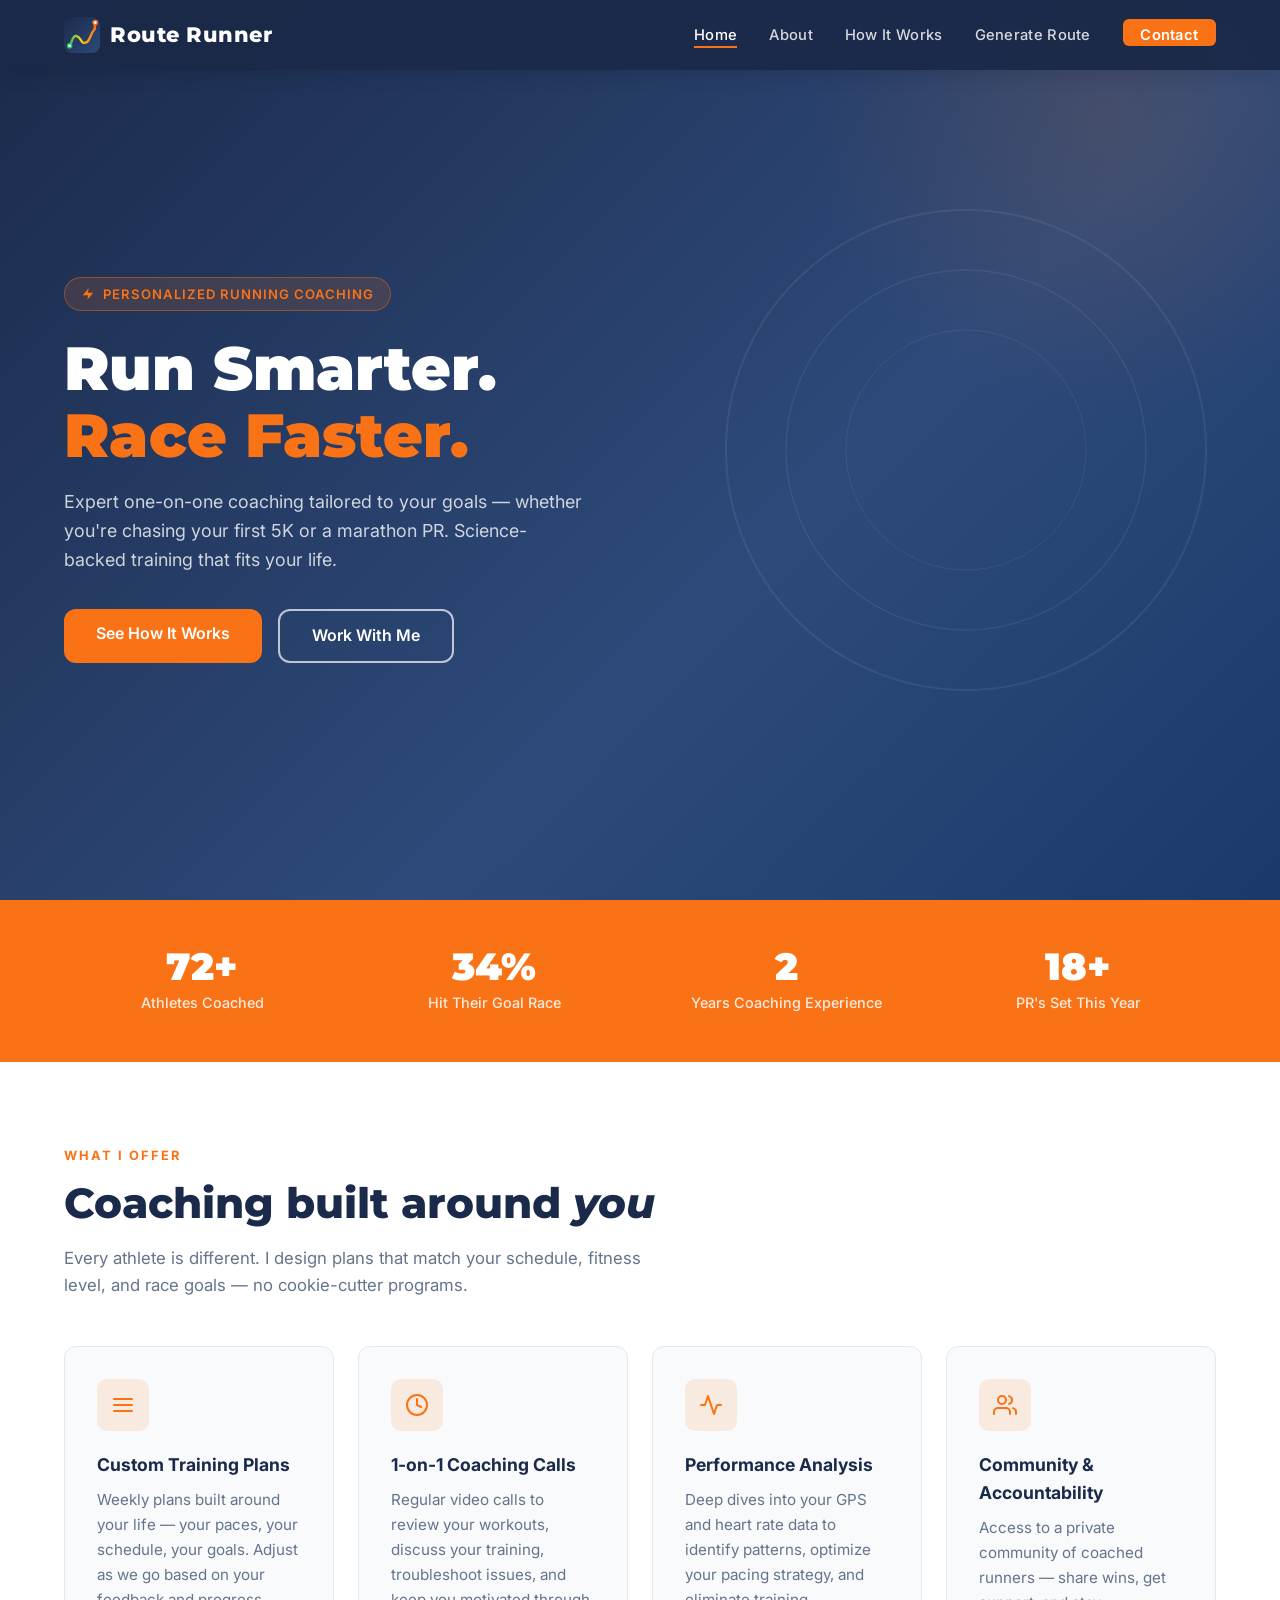
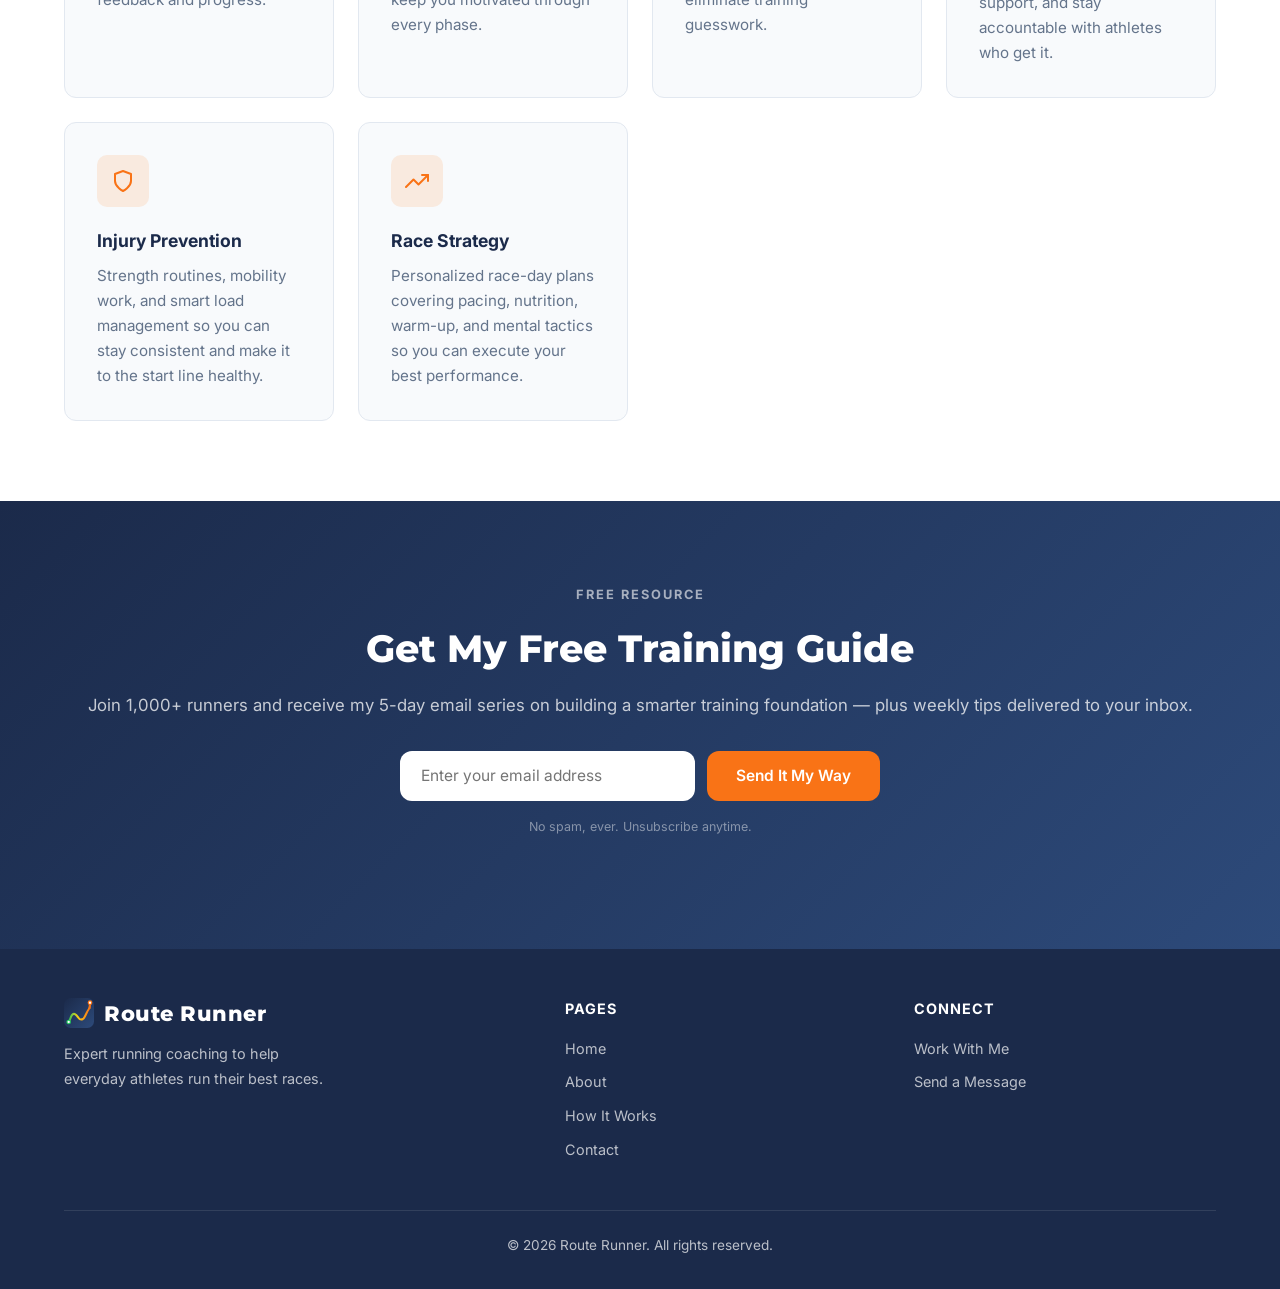
==== index.html @ f8faee4e "Route Runner website launch" ====
<!DOCTYPE html>
<html lang="en">
<head>
  <meta charset="UTF-8">
  <meta name="viewport" content="width=device-width, initial-scale=1.0">
  <title>Route Runner — Run Smarter. Run Faster.</title>
  <link rel="stylesheet" href="styles.css">
</head>
<body>

  <!-- NAVIGATION -->
  <nav>
    <a class="nav-logo" href="index.html">
      <svg width="36" height="36" viewBox="0 0 90 90" fill="none" xmlns="http://www.w3.org/2000/svg">
        <defs>
          <linearGradient id="nb" x1="0" y1="0" x2="90" y2="90" gradientUnits="userSpaceOnUse"><stop stop-color="#1b2a4a"/><stop offset="1" stop-color="#2d4a7a"/></linearGradient>
          <linearGradient id="nr" x1="12" y1="0" x2="78" y2="0" gradientUnits="userSpaceOnUse"><stop stop-color="#22c55e"/><stop offset="0.45" stop-color="#facc15"/><stop offset="1" stop-color="#f97316"/></linearGradient>
        </defs>
        <rect width="90" height="90" rx="20" fill="url(#nb)"/>
        <path d="M14 72 C18 72 20 44 32 48 C44 52 42 70 57 63 C64 59 68 40 74 34 C77 30 78 18 78 18" stroke="url(#nr)" stroke-width="6" stroke-linecap="round" fill="none"/>
        <circle cx="14" cy="72" r="7" fill="#22c55e"/>
        <circle cx="14" cy="72" r="3.5" fill="white"/>
        <circle cx="78" cy="14" r="7" fill="#f97316"/>
        <circle cx="78" cy="14" r="3.5" fill="white"/>
        <line x1="78" y1="21" x2="78" y2="31" stroke="#f97316" stroke-width="4" stroke-linecap="round"/>
      </svg>
      Route Runner
    </a>

    <ul class="nav-links">
      <li><a href="index.html">Home</a></li>
      <li><a href="about.html">About</a></li>
      <li><a href="how-it-works.html">How It Works</a></li>
      <li><a href="route-generator.html">Generate Route</a></li>
      <li><a href="contact.html" class="nav-cta">Contact</a></li>
    </ul>

    <button class="hamburger" aria-label="Toggle menu">
      <span></span><span></span><span></span>
    </button>
  </nav>

  <!-- HERO -->
  <section class="hero">
    <div class="hero-content">
      <div class="hero-badge">
        <svg width="14" height="14" viewBox="0 0 24 24" fill="currentColor"><path d="M13 2L3 14h9l-1 8 10-12h-9l1-8z"/></svg>
        Personalized Running Coaching
      </div>
      <h1>Run Smarter.<br><span>Race Faster.</span></h1>
      <p>Expert one-on-one coaching tailored to your goals — whether you're chasing your first 5K or a marathon PR. Science-backed training that fits your life.</p>
      <div class="hero-btns">
        <a href="how-it-works.html" class="btn btn-primary">See How It Works</a>
        <a href="contact.html" class="btn btn-outline">Work With Me</a>
      </div>
    </div>

    <!-- Decorative background SVG -->
    <svg class="hero-graphic" width="500" height="500" viewBox="0 0 500 500" fill="none">
      <circle cx="250" cy="250" r="240" stroke="white" stroke-width="2"/>
      <circle cx="250" cy="250" r="180" stroke="white" stroke-width="1.5"/>
      <circle cx="250" cy="250" r="120" stroke="white" stroke-width="1"/>
    </svg>
  </section>

  <!-- STATS BAR -->
  <div class="stats-bar">
    <div class="stat">
      <h3 data-count="200" data-suffix="+">0+</h3>
      <p>Athletes Coached</p>
    </div>
    <div class="stat">
      <h3 data-count="95" data-suffix="%">0%</h3>
      <p>Hit Their Goal Race</p>
    </div>
    <div class="stat">
      <h3 data-count="8" data-suffix="">0</h3>
      <p>Years Coaching Experience</p>
    </div>
    <div class="stat">
      <h3 data-count="50" data-suffix="+">0+</h3>
      <p>PR's Set This Year</p>
    </div>
  </div>

  <!-- SERVICES / WHAT I OFFER -->
  <section class="services fade-in">
    <div class="section-label">What I Offer</div>
    <h2 class="section-title">Coaching built around <em>you</em></h2>
    <p class="section-sub">Every athlete is different. I design plans that match your schedule, fitness level, and race goals — no cookie-cutter programs.</p>

    <div class="cards-grid">
      <div class="card fade-in">
        <div class="card-icon">
          <svg width="24" height="24" viewBox="0 0 24 24" fill="none" stroke="currentColor" stroke-width="2" stroke-linecap="round" stroke-linejoin="round"><path d="M3 12h18M3 6h18M3 18h18"/></svg>
        </div>
        <h3>Custom Training Plans</h3>
        <p>Weekly plans built around your life — your paces, your schedule, your goals. Adjust as we go based on your feedback and progress.</p>
      </div>

      <div class="card fade-in">
        <div class="card-icon">
          <svg width="24" height="24" viewBox="0 0 24 24" fill="none" stroke="currentColor" stroke-width="2" stroke-linecap="round" stroke-linejoin="round"><circle cx="12" cy="12" r="10"/><polyline points="12 6 12 12 16 14"/></svg>
        </div>
        <h3>1-on-1 Coaching Calls</h3>
        <p>Regular video calls to review your workouts, discuss your training, troubleshoot issues, and keep you motivated through every phase.</p>
      </div>

      <div class="card fade-in">
        <div class="card-icon">
          <svg width="24" height="24" viewBox="0 0 24 24" fill="none" stroke="currentColor" stroke-width="2" stroke-linecap="round" stroke-linejoin="round"><path d="M22 12h-4l-3 9L9 3l-3 9H2"/></svg>
        </div>
        <h3>Performance Analysis</h3>
        <p>Deep dives into your GPS and heart rate data to identify patterns, optimize your pacing strategy, and eliminate training guesswork.</p>
      </div>

      <div class="card fade-in">
        <div class="card-icon">
          <svg width="24" height="24" viewBox="0 0 24 24" fill="none" stroke="currentColor" stroke-width="2" stroke-linecap="round" stroke-linejoin="round"><path d="M17 21v-2a4 4 0 0 0-4-4H5a4 4 0 0 0-4 4v2"/><circle cx="9" cy="7" r="4"/><path d="M23 21v-2a4 4 0 0 0-3-3.87"/><path d="M16 3.13a4 4 0 0 1 0 7.75"/></svg>
        </div>
        <h3>Community & Accountability</h3>
        <p>Access to a private community of coached runners — share wins, get support, and stay accountable with athletes who get it.</p>
      </div>

      <div class="card fade-in">
        <div class="card-icon">
          <svg width="24" height="24" viewBox="0 0 24 24" fill="none" stroke="currentColor" stroke-width="2" stroke-linecap="round" stroke-linejoin="round"><path d="M12 22s8-4 8-10V5l-8-3-8 3v7c0 6 8 10 8 10z"/></svg>
        </div>
        <h3>Injury Prevention</h3>
        <p>Strength routines, mobility work, and smart load management so you can stay consistent and make it to the start line healthy.</p>
      </div>

      <div class="card fade-in">
        <div class="card-icon">
          <svg width="24" height="24" viewBox="0 0 24 24" fill="none" stroke="currentColor" stroke-width="2" stroke-linecap="round" stroke-linejoin="round"><polyline points="23 6 13.5 15.5 8.5 10.5 1 18"/><polyline points="17 6 23 6 23 12"/></svg>
        </div>
        <h3>Race Strategy</h3>
        <p>Personalized race-day plans covering pacing, nutrition, warm-up, and mental tactics so you can execute your best performance.</p>
      </div>
    </div>
  </section>

  <!-- EMAIL CAPTURE -->
  <section class="email-section">
    <div class="section-label" style="color:rgba(255,255,255,0.6)">Free Resource</div>
    <h2>Get My Free Training Guide</h2>
    <p>Join 1,000+ runners and receive my 5-day email series on building a smarter training foundation — plus weekly tips delivered to your inbox.</p>

    <form class="email-form" id="emailForm">
      <input type="email" placeholder="Enter your email address" required>
      <button type="submit">Send It My Way</button>
    </form>
    <p class="form-success" id="formSuccess">You're in! Check your inbox for your first email.</p>
    <p style="color:rgba(255,255,255,0.45); font-size:0.78rem; margin-top:1rem;">No spam, ever. Unsubscribe anytime.</p>
  </section>

  <!-- FOOTER -->
  <footer>
    <div class="footer-inner">
      <div class="footer-brand">
        <a class="nav-logo" href="index.html">
          <svg width="30" height="30" viewBox="0 0 90 90" fill="none">
            <defs>
              <linearGradient id="fb" x1="0" y1="0" x2="90" y2="90" gradientUnits="userSpaceOnUse"><stop stop-color="#1b2a4a"/><stop offset="1" stop-color="#2d4a7a"/></linearGradient>
              <linearGradient id="fr" x1="12" y1="0" x2="78" y2="0" gradientUnits="userSpaceOnUse"><stop stop-color="#22c55e"/><stop offset="0.45" stop-color="#facc15"/><stop offset="1" stop-color="#f97316"/></linearGradient>
            </defs>
            <rect width="90" height="90" rx="20" fill="url(#fb)"/>
            <path d="M14 72 C18 72 20 44 32 48 C44 52 42 70 57 63 C64 59 68 40 74 34 C77 30 78 18 78 18" stroke="url(#fr)" stroke-width="6" stroke-linecap="round" fill="none"/>
            <circle cx="14" cy="72" r="7" fill="#22c55e"/>
            <circle cx="14" cy="72" r="3.5" fill="white"/>
            <circle cx="78" cy="14" r="7" fill="#f97316"/>
            <circle cx="78" cy="14" r="3.5" fill="white"/>
            <line x1="78" y1="21" x2="78" y2="31" stroke="#f97316" stroke-width="4" stroke-linecap="round"/>
          </svg>
          Route Runner
        </a>
        <p>Expert running coaching to help everyday athletes run their best races.</p>
      </div>
      <div class="footer-col">
        <h4>Pages</h4>
        <ul>
          <li><a href="index.html">Home</a></li>
          <li><a href="about.html">About</a></li>
          <li><a href="how-it-works.html">How It Works</a></li>
          <li><a href="contact.html">Contact</a></li>
        </ul>
      </div>
      <div class="footer-col">
        <h4>Connect</h4>
        <ul>
          <li><a href="contact.html">Work With Me</a></li>
          <li><a href="contact.html">Send a Message</a></li>
        </ul>
      </div>
    </div>
    <div class="footer-bottom">
      &copy; 2026 Route Runner. All rights reserved.
    </div>
  </footer>

  <script src="script.js"></script>
</body>
</html>
---- styles.css ----
/* ============================================
   GLOBAL STYLES
   ============================================ */
@import url('https://fonts.googleapis.com/css2?family=Inter:wght@300;400;500;600;700;800&family=Montserrat:wght@700;800;900&display=swap');

*, *::before, *::after {
  box-sizing: border-box;
  margin: 0;
  padding: 0;
}

:root {
  --navy:    #1b2a4a;
  --orange:  #f97316;
  --orange-dark: #ea6c0a;
  --light:   #f8fafc;
  --gray:    #64748b;
  --gray-light: #e2e8f0;
  --white:   #ffffff;
  --text:    #1e293b;
  --radius:  12px;
  --shadow:  0 4px 24px rgba(27,42,74,0.10);
  --transition: 0.25s ease;
}

html { scroll-behavior: smooth; }

body {
  font-family: 'Inter', sans-serif;
  color: var(--text);
  background: var(--light);
  line-height: 1.6;
}

a { text-decoration: none; color: inherit; }

img { max-width: 100%; display: block; }

/* ============================================
   NAVIGATION
   ============================================ */
nav {
  position: fixed;
  top: 0; left: 0; right: 0;
  z-index: 1000;
  background: rgba(27, 42, 74, 0.97);
  backdrop-filter: blur(8px);
  display: flex;
  align-items: center;
  justify-content: space-between;
  padding: 0 5%;
  height: 70px;
  box-shadow: 0 2px 20px rgba(0,0,0,0.15);
}

.nav-logo {
  display: flex;
  align-items: center;
  gap: 10px;
  color: var(--white);
  font-family: 'Montserrat', sans-serif;
  font-size: 1.3rem;
  font-weight: 800;
  letter-spacing: 0.5px;
}

.nav-logo svg {
  flex-shrink: 0;
}

.nav-links {
  display: flex;
  gap: 2rem;
  list-style: none;
}

.nav-links a {
  color: rgba(255,255,255,0.82);
  font-size: 0.92rem;
  font-weight: 500;
  letter-spacing: 0.3px;
  transition: color var(--transition);
  position: relative;
  padding-bottom: 2px;
}

.nav-links a::after {
  content: '';
  position: absolute;
  bottom: -2px; left: 0;
  width: 0; height: 2px;
  background: var(--orange);
  transition: width var(--transition);
}

.nav-links a:hover,
.nav-links a.active {
  color: var(--white);
}

.nav-links a:hover::after,
.nav-links a.active::after {
  width: 100%;
}

.nav-cta {
  background: var(--orange);
  color: var(--white) !important;
  padding: 0.45rem 1.1rem;
  border-radius: 6px;
  font-weight: 600 !important;
  transition: background var(--transition) !important;
}

.nav-cta:hover { background: var(--orange-dark) !important; }
.nav-cta::after { display: none !important; }

/* Hamburger */
.hamburger {
  display: none;
  flex-direction: column;
  gap: 5px;
  cursor: pointer;
  background: none;
  border: none;
  padding: 4px;
}

.hamburger span {
  display: block;
  width: 24px; height: 2px;
  background: var(--white);
  border-radius: 2px;
  transition: var(--transition);
}

/* ============================================
   BUTTONS
   ============================================ */
.btn {
  display: inline-block;
  padding: 0.75rem 2rem;
  border-radius: var(--radius);
  font-weight: 600;
  font-size: 1rem;
  cursor: pointer;
  border: none;
  transition: transform var(--transition), box-shadow var(--transition), background var(--transition);
}

.btn:hover { transform: translateY(-2px); box-shadow: 0 6px 20px rgba(249,115,22,0.35); }

.btn-primary {
  background: var(--orange);
  color: var(--white);
}

.btn-primary:hover { background: var(--orange-dark); }

.btn-outline {
  background: transparent;
  color: var(--white);
  border: 2px solid rgba(255,255,255,0.7);
}

.btn-outline:hover { border-color: var(--white); background: rgba(255,255,255,0.1); }

/* ============================================
   HERO
   ============================================ */
.hero {
  min-height: 100vh;
  background: linear-gradient(135deg, var(--navy) 0%, #2d4a7a 60%, #1b3a6b 100%);
  display: flex;
  align-items: center;
  padding: 100px 5% 60px;
  position: relative;
  overflow: hidden;
}

.hero::before {
  content: '';
  position: absolute;
  top: -20%; right: -10%;
  width: 600px; height: 600px;
  background: radial-gradient(circle, rgba(249,115,22,0.12) 0%, transparent 70%);
  pointer-events: none;
}

.hero-content {
  max-width: 640px;
  animation: fadeUp 0.8s ease both;
}

.hero-badge {
  display: inline-flex;
  align-items: center;
  gap: 8px;
  background: rgba(249,115,22,0.15);
  border: 1px solid rgba(249,115,22,0.4);
  color: var(--orange);
  font-size: 0.82rem;
  font-weight: 600;
  letter-spacing: 1px;
  text-transform: uppercase;
  padding: 0.35rem 1rem;
  border-radius: 50px;
  margin-bottom: 1.5rem;
}

.hero h1 {
  font-family: 'Montserrat', sans-serif;
  font-size: clamp(2.4rem, 5vw, 3.8rem);
  font-weight: 900;
  color: var(--white);
  line-height: 1.1;
  margin-bottom: 1.2rem;
}

.hero h1 span { color: var(--orange); }

.hero p {
  font-size: 1.12rem;
  color: rgba(255,255,255,0.78);
  margin-bottom: 2.2rem;
  max-width: 520px;
}

.hero-btns {
  display: flex;
  gap: 1rem;
  flex-wrap: wrap;
}

.hero-graphic {
  position: absolute;
  right: 5%;
  top: 50%;
  transform: translateY(-50%);
  opacity: 0.07;
  pointer-events: none;
}

/* ============================================
   SECTIONS
   ============================================ */
section { padding: 5rem 5%; }

.section-label {
  display: inline-block;
  color: var(--orange);
  font-size: 0.8rem;
  font-weight: 700;
  letter-spacing: 2px;
  text-transform: uppercase;
  margin-bottom: 0.75rem;
}

.section-title {
  font-family: 'Montserrat', sans-serif;
  font-size: clamp(1.8rem, 3.5vw, 2.6rem);
  font-weight: 800;
  color: var(--navy);
  line-height: 1.2;
  margin-bottom: 1rem;
}

.section-sub {
  color: var(--gray);
  font-size: 1.05rem;
  max-width: 580px;
  margin-bottom: 3rem;
}

/* ============================================
   EMAIL CAPTURE FORM
   ============================================ */
.email-section {
  background: linear-gradient(135deg, var(--navy), #2d4a7a);
  padding: 5rem 5%;
  text-align: center;
}

.email-section h2 {
  font-family: 'Montserrat', sans-serif;
  font-size: clamp(1.8rem, 3vw, 2.4rem);
  font-weight: 800;
  color: var(--white);
  margin-bottom: 0.8rem;
}

.email-section p {
  color: rgba(255,255,255,0.75);
  margin-bottom: 2rem;
  font-size: 1.05rem;
}

.email-form {
  display: flex;
  gap: 0.75rem;
  max-width: 480px;
  margin: 0 auto;
  flex-wrap: wrap;
  justify-content: center;
}

.email-form input[type="email"] {
  flex: 1;
  min-width: 220px;
  padding: 0.85rem 1.2rem;
  border-radius: var(--radius);
  border: 2px solid transparent;
  font-size: 0.97rem;
  font-family: 'Inter', sans-serif;
  outline: none;
  transition: border-color var(--transition);
}

.email-form input[type="email"]:focus {
  border-color: var(--orange);
}

.email-form button {
  padding: 0.85rem 1.8rem;
  background: var(--orange);
  color: var(--white);
  border: none;
  border-radius: var(--radius);
  font-size: 0.97rem;
  font-weight: 600;
  font-family: 'Inter', sans-serif;
  cursor: pointer;
  transition: background var(--transition), transform var(--transition);
}

.email-form button:hover { background: var(--orange-dark); transform: translateY(-2px); }

.form-success {
  display: none;
  color: #4ade80;
  font-weight: 600;
  margin-top: 1rem;
  font-size: 1rem;
}

/* ============================================
   SERVICE CARDS
   ============================================ */
.services {
  background: var(--white);
}

.cards-grid {
  display: grid;
  grid-template-columns: repeat(auto-fit, minmax(260px, 1fr));
  gap: 1.5rem;
}

.card {
  background: var(--light);
  border-radius: var(--radius);
  padding: 2rem;
  border: 1px solid var(--gray-light);
  transition: transform var(--transition), box-shadow var(--transition);
}

.card:hover { transform: translateY(-4px); box-shadow: var(--shadow); }

.card-icon {
  width: 52px; height: 52px;
  background: rgba(249,115,22,0.12);
  border-radius: 10px;
  display: flex;
  align-items: center;
  justify-content: center;
  margin-bottom: 1.2rem;
  color: var(--orange);
}

.card h3 {
  font-size: 1.1rem;
  font-weight: 700;
  color: var(--navy);
  margin-bottom: 0.5rem;
}

.card p {
  color: var(--gray);
  font-size: 0.95rem;
  line-height: 1.65;
}

/* ============================================
   STATS BAR
   ============================================ */
.stats-bar {
  background: var(--orange);
  padding: 3rem 5%;
  display: grid;
  grid-template-columns: repeat(auto-fit, minmax(150px, 1fr));
  gap: 1rem;
  text-align: center;
}

.stat h3 {
  font-family: 'Montserrat', sans-serif;
  font-size: 2.4rem;
  font-weight: 900;
  color: var(--white);
  line-height: 1;
}

.stat p {
  color: rgba(255,255,255,0.85);
  font-size: 0.9rem;
  font-weight: 500;
  margin-top: 0.3rem;
}

/* ============================================
   PAGE HEADER (inner pages)
   ============================================ */
.page-header {
  background: linear-gradient(135deg, var(--navy) 0%, #2d4a7a 100%);
  padding: 120px 5% 60px;
  text-align: center;
}

.page-header h1 {
  font-family: 'Montserrat', sans-serif;
  font-size: clamp(2rem, 4vw, 3rem);
  font-weight: 900;
  color: var(--white);
  margin-bottom: 0.75rem;
}

.page-header p {
  color: rgba(255,255,255,0.75);
  font-size: 1.1rem;
  max-width: 540px;
  margin: 0 auto;
}

/* ============================================
   ABOUT PAGE
   ============================================ */
.about-intro {
  display: grid;
  grid-template-columns: 1fr 1.4fr 1fr;
  gap: 2.5rem;
  align-items: center;
  background: var(--white);
}

.about-text h2 {
  font-family: 'Montserrat', sans-serif;
  font-size: clamp(1.7rem, 3vw, 2.4rem);
  font-weight: 800;
  color: var(--navy);
  margin-bottom: 1rem;
}

.about-text p {
  color: var(--gray);
  font-size: 1rem;
  line-height: 1.8;
  margin-bottom: 1rem;
}

.video-wrapper {
  position: relative;
  padding-bottom: 56.25%;
  height: 0;
  border-radius: var(--radius);
  overflow: hidden;
  box-shadow: var(--shadow);
}

.video-wrapper iframe,
.video-wrapper video {
  position: absolute;
  top: 0; left: 0;
  width: 100%; height: 100%;
  border: none;
}

.video-placeholder {
  position: absolute;
  top: 0; left: 0;
  width: 100%; height: 100%;
  background: var(--navy);
  display: flex;
  flex-direction: column;
  align-items: center;
  justify-content: center;
  gap: 1rem;
  color: rgba(255,255,255,0.6);
  font-size: 0.9rem;
}

.video-placeholder svg { color: var(--orange); opacity: 0.8; }

/* Photos grid */
.photos-section { background: var(--light); }

.photos-grid {
  display: grid;
  grid-template-columns: repeat(3, 1fr);
  gap: 1.5rem;
}

.photo-card {
  border-radius: var(--radius);
  overflow: hidden;
  box-shadow: var(--shadow);
  aspect-ratio: 3/4;
  background: var(--gray-light);
  position: relative;
}

.photo-card img {
  width: 100%; height: 100%;
  object-fit: cover;
  transition: transform 0.4s ease;
}

.photo-card:hover img { transform: scale(1.04); }

.photo-placeholder {
  width: 100%; height: 100%;
  display: flex;
  flex-direction: column;
  align-items: center;
  justify-content: center;
  gap: 0.75rem;
  color: var(--gray);
  font-size: 0.85rem;
  background: linear-gradient(145deg, #e8edf5, #d1dae8);
}

.photo-placeholder svg { color: var(--navy); opacity: 0.35; }

.photo-label {
  position: absolute;
  bottom: 0; left: 0; right: 0;
  background: linear-gradient(to top, rgba(27,42,74,0.85), transparent);
  color: var(--white);
  padding: 1.5rem 1rem 1rem;
  font-size: 0.9rem;
  font-weight: 600;
}

/* ============================================
   HOW IT WORKS — INTERACTIVE DEMO
   ============================================ */
.hiw-section { background: var(--white); }

.demo-container {
  display: grid;
  grid-template-columns: 300px 1fr;
  gap: 2rem;
  align-items: start;
}

.demo-steps {
  display: flex;
  flex-direction: column;
  gap: 0.5rem;
}

.demo-step-btn {
  display: flex;
  align-items: center;
  gap: 1rem;
  padding: 1rem 1.2rem;
  border-radius: var(--radius);
  border: 2px solid var(--gray-light);
  background: var(--light);
  cursor: pointer;
  text-align: left;
  transition: all var(--transition);
  width: 100%;
}

.demo-step-btn:hover {
  border-color: var(--orange);
  background: rgba(249,115,22,0.05);
}

.demo-step-btn.active {
  border-color: var(--orange);
  background: rgba(249,115,22,0.08);
}

.step-num {
  width: 36px; height: 36px;
  border-radius: 50%;
  background: var(--gray-light);
  color: var(--gray);
  font-weight: 700;
  font-size: 0.9rem;
  display: flex;
  align-items: center;
  justify-content: center;
  flex-shrink: 0;
  transition: all var(--transition);
}

.demo-step-btn.active .step-num,
.demo-step-btn:hover .step-num {
  background: var(--orange);
  color: var(--white);
}

.step-info h4 {
  font-size: 0.95rem;
  font-weight: 600;
  color: var(--navy);
  margin-bottom: 0.15rem;
}

.step-info p {
  font-size: 0.82rem;
  color: var(--gray);
}

.demo-panel {
  background: var(--light);
  border-radius: var(--radius);
  border: 1px solid var(--gray-light);
  padding: 2.5rem;
  min-height: 380px;
  position: relative;
}

.demo-content {
  display: none;
  animation: fadeUp 0.35s ease both;
}

.demo-content.active { display: block; }

.demo-content h3 {
  font-family: 'Montserrat', sans-serif;
  font-size: 1.5rem;
  font-weight: 800;
  color: var(--navy);
  margin-bottom: 0.75rem;
}

.demo-content p {
  color: var(--gray);
  font-size: 1rem;
  line-height: 1.75;
  margin-bottom: 1.5rem;
}

.demo-visual {
  background: var(--white);
  border-radius: 10px;
  padding: 1.5rem;
  border: 1px solid var(--gray-light);
  margin-top: 1rem;
}

/* Progress bar visual */
.progress-track {
  height: 8px;
  background: var(--gray-light);
  border-radius: 50px;
  overflow: hidden;
  margin: 0.5rem 0 1rem;
}

.progress-fill {
  height: 100%;
  background: var(--orange);
  border-radius: 50px;
  transition: width 0.6s ease;
}

.week-grid {
  display: grid;
  grid-template-columns: repeat(7, 1fr);
  gap: 0.4rem;
  margin-top: 0.75rem;
}

.day-cell {
  aspect-ratio: 1;
  border-radius: 6px;
  background: var(--gray-light);
  display: flex;
  align-items: center;
  justify-content: center;
  font-size: 0.7rem;
  font-weight: 600;
  color: var(--gray);
}

.day-cell.run { background: var(--orange); color: var(--white); }
.day-cell.rest { background: rgba(249,115,22,0.15); color: var(--orange); }
.day-cell.cross { background: var(--navy); color: var(--white); }

.metric-row {
  display: flex;
  justify-content: space-between;
  padding: 0.6rem 0;
  border-bottom: 1px solid var(--gray-light);
  font-size: 0.9rem;
}

.metric-row:last-child { border-bottom: none; }
.metric-label { color: var(--gray); }
.metric-value { font-weight: 700; color: var(--navy); }

.checklist { list-style: none; }
.checklist li {
  display: flex;
  align-items: center;
  gap: 0.6rem;
  padding: 0.5rem 0;
  font-size: 0.95rem;
  color: var(--text);
  border-bottom: 1px solid var(--gray-light);
}
.checklist li:last-child { border-bottom: none; }
.checklist li::before {
  content: '✓';
  width: 20px; height: 20px;
  background: var(--orange);
  color: white;
  border-radius: 50%;
  display: flex;
  align-items: center;
  justify-content: center;
  font-size: 0.7rem;
  font-weight: 700;
  flex-shrink: 0;
}

/* ============================================
   CONTACT PAGE
   ============================================ */
.contact-section {
  background: var(--white);
}

.contact-grid {
  display: grid;
  grid-template-columns: 1fr 1.4fr;
  gap: 4rem;
  align-items: start;
}

.contact-info h2 {
  font-family: 'Montserrat', sans-serif;
  font-size: clamp(1.6rem, 3vw, 2.2rem);
  font-weight: 800;
  color: var(--navy);
  margin-bottom: 1rem;
}

.contact-info p {
  color: var(--gray);
  font-size: 1rem;
  line-height: 1.75;
  margin-bottom: 2rem;
}

.contact-detail {
  display: flex;
  align-items: flex-start;
  gap: 1rem;
  margin-bottom: 1.4rem;
}

.contact-detail-icon {
  width: 44px; height: 44px;
  background: rgba(249,115,22,0.1);
  border-radius: 10px;
  display: flex;
  align-items: center;
  justify-content: center;
  color: var(--orange);
  flex-shrink: 0;
}

.contact-detail-text strong {
  display: block;
  font-size: 0.85rem;
  font-weight: 700;
  color: var(--navy);
  text-transform: uppercase;
  letter-spacing: 0.5px;
  margin-bottom: 0.2rem;
}

.contact-detail-text span {
  color: var(--gray);
  font-size: 0.97rem;
}

.contact-form-card {
  background: var(--light);
  border-radius: var(--radius);
  padding: 2.5rem;
  border: 1px solid var(--gray-light);
}

.contact-form-card h3 {
  font-family: 'Montserrat', sans-serif;
  font-size: 1.35rem;
  font-weight: 800;
  color: var(--navy);
  margin-bottom: 1.5rem;
}

.form-group {
  margin-bottom: 1.2rem;
}

.form-group label {
  display: block;
  font-size: 0.87rem;
  font-weight: 600;
  color: var(--navy);
  margin-bottom: 0.4rem;
}

.form-group input,
.form-group textarea,
.form-group select {
  width: 100%;
  padding: 0.8rem 1rem;
  border-radius: 8px;
  border: 2px solid var(--gray-light);
  font-family: 'Inter', sans-serif;
  font-size: 0.95rem;
  color: var(--text);
  background: var(--white);
  outline: none;
  transition: border-color var(--transition);
}

.form-group input:focus,
.form-group textarea:focus,
.form-group select:focus {
  border-color: var(--orange);
}

.form-group textarea { resize: vertical; min-height: 120px; }

.form-row { display: grid; grid-template-columns: 1fr 1fr; gap: 1rem; }

/* ============================================
   FOOTER
   ============================================ */
footer {
  background: var(--navy);
  color: rgba(255,255,255,0.7);
  padding: 3rem 5% 2rem;
}

.footer-inner {
  display: grid;
  grid-template-columns: 1.5fr 1fr 1fr;
  gap: 3rem;
  margin-bottom: 2.5rem;
}

.footer-brand .nav-logo { margin-bottom: 0.75rem; }

.footer-brand p {
  font-size: 0.9rem;
  line-height: 1.7;
  max-width: 260px;
}

.footer-col h4 {
  color: var(--white);
  font-weight: 700;
  font-size: 0.9rem;
  text-transform: uppercase;
  letter-spacing: 1px;
  margin-bottom: 1rem;
}

.footer-col ul { list-style: none; }
.footer-col li { margin-bottom: 0.5rem; }
.footer-col a { font-size: 0.9rem; transition: color var(--transition); }
.footer-col a:hover { color: var(--orange); }

.footer-bottom {
  border-top: 1px solid rgba(255,255,255,0.1);
  padding-top: 1.5rem;
  text-align: center;
  font-size: 0.85rem;
}

/* ============================================
   ANIMATIONS
   ============================================ */
@keyframes fadeUp {
  from { opacity: 0; transform: translateY(24px); }
  to   { opacity: 1; transform: translateY(0); }
}

.fade-in {
  opacity: 0;
  transform: translateY(20px);
  transition: opacity 0.6s ease, transform 0.6s ease;
}

.fade-in.visible {
  opacity: 1;
  transform: translateY(0);
}

/* ============================================
   RESPONSIVE
   ============================================ */
@media (max-width: 900px) {
  .about-intro { grid-template-columns: 1fr; gap: 2rem; }
  .contact-grid { grid-template-columns: 1fr; gap: 2rem; }
  .demo-container { grid-template-columns: 1fr; }
  .demo-steps { flex-direction: row; flex-wrap: wrap; }
  .demo-step-btn { flex: 1 1 200px; }
  .footer-inner { grid-template-columns: 1fr 1fr; }
  .photos-grid { grid-template-columns: 1fr; max-width: 420px; margin: 0 auto; }
}

@media (max-width: 640px) {
  nav { padding: 0 4%; }
  .nav-links { display: none; flex-direction: column; position: fixed; top: 70px; left: 0; right: 0; background: var(--navy); padding: 1.5rem 5%; gap: 1rem; }
  .nav-links.open { display: flex; }
  .hamburger { display: flex; }
  .hero { padding: 100px 4% 60px; }
  .hero-graphic { display: none; }
  .form-row { grid-template-columns: 1fr; }
  .footer-inner { grid-template-columns: 1fr; gap: 2rem; }
  .photos-grid { grid-template-columns: 1fr; }
  .stats-bar { grid-template-columns: repeat(2, 1fr); }
}
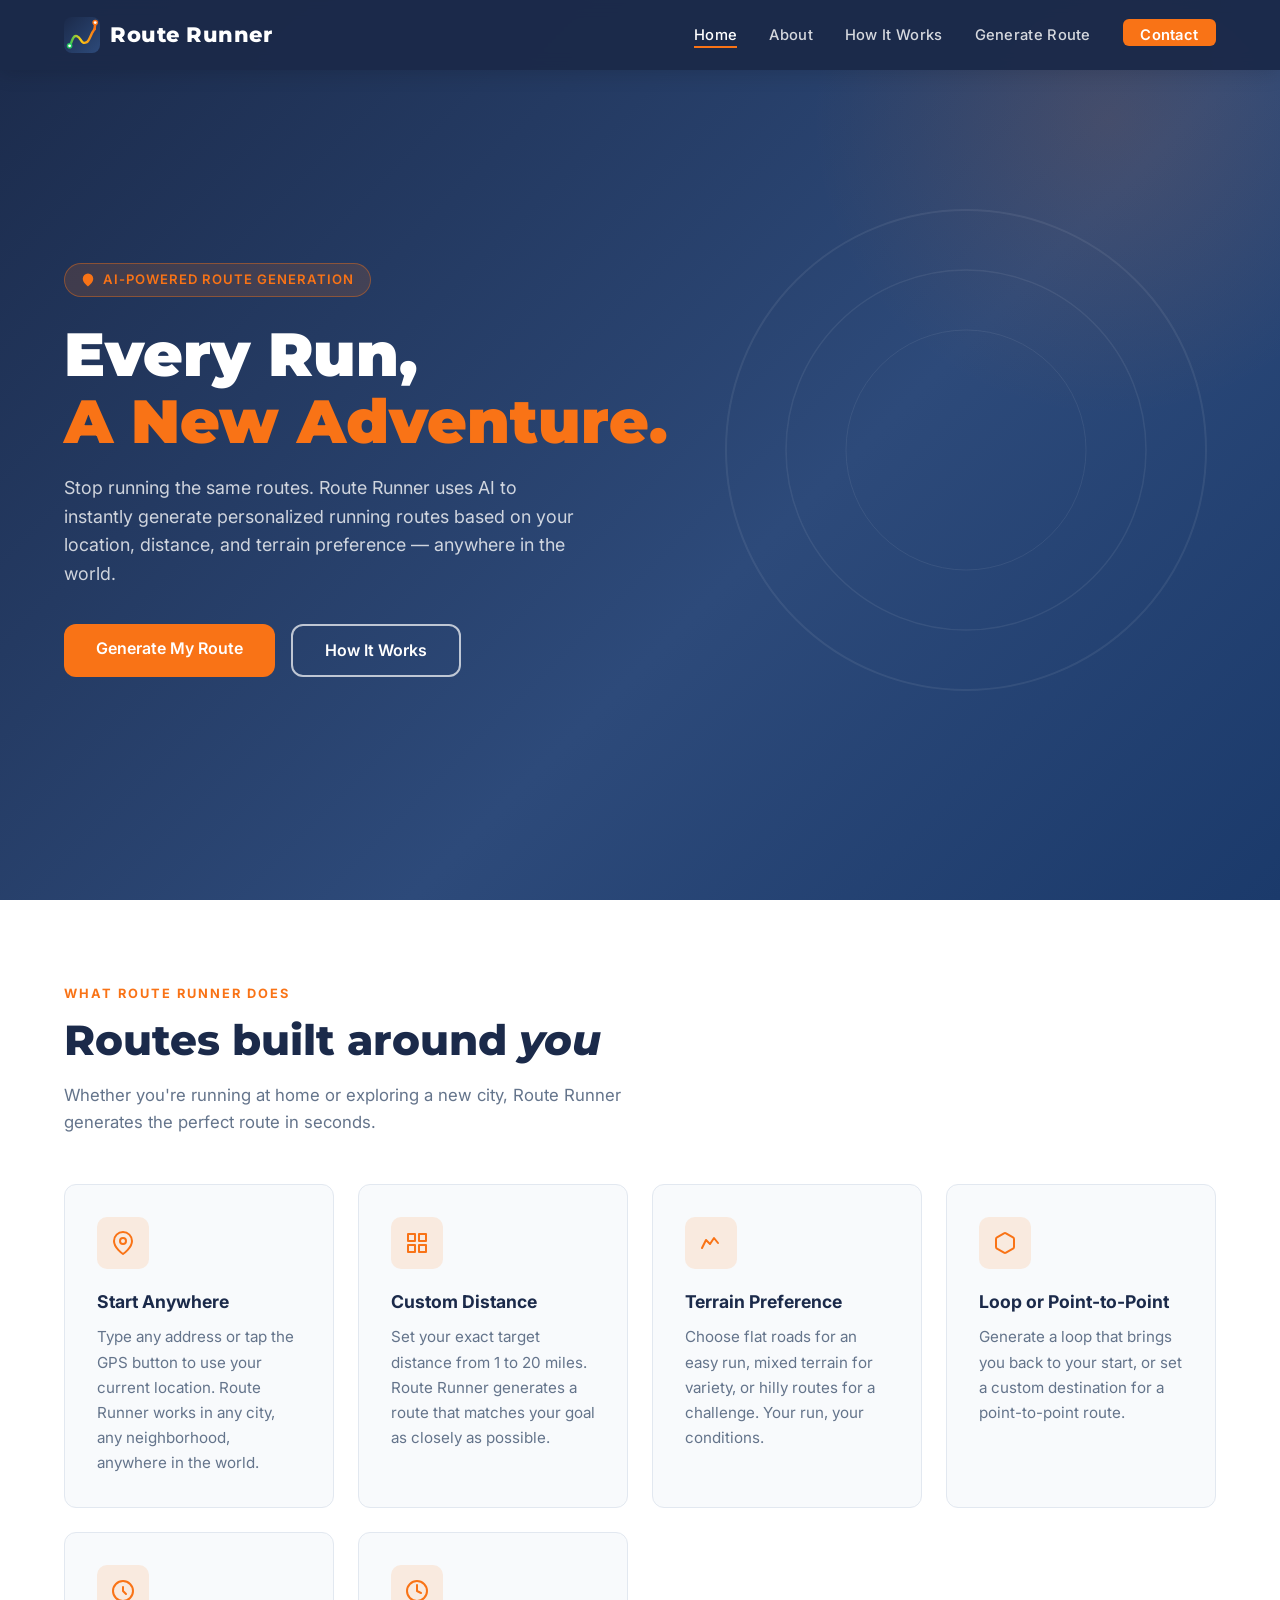
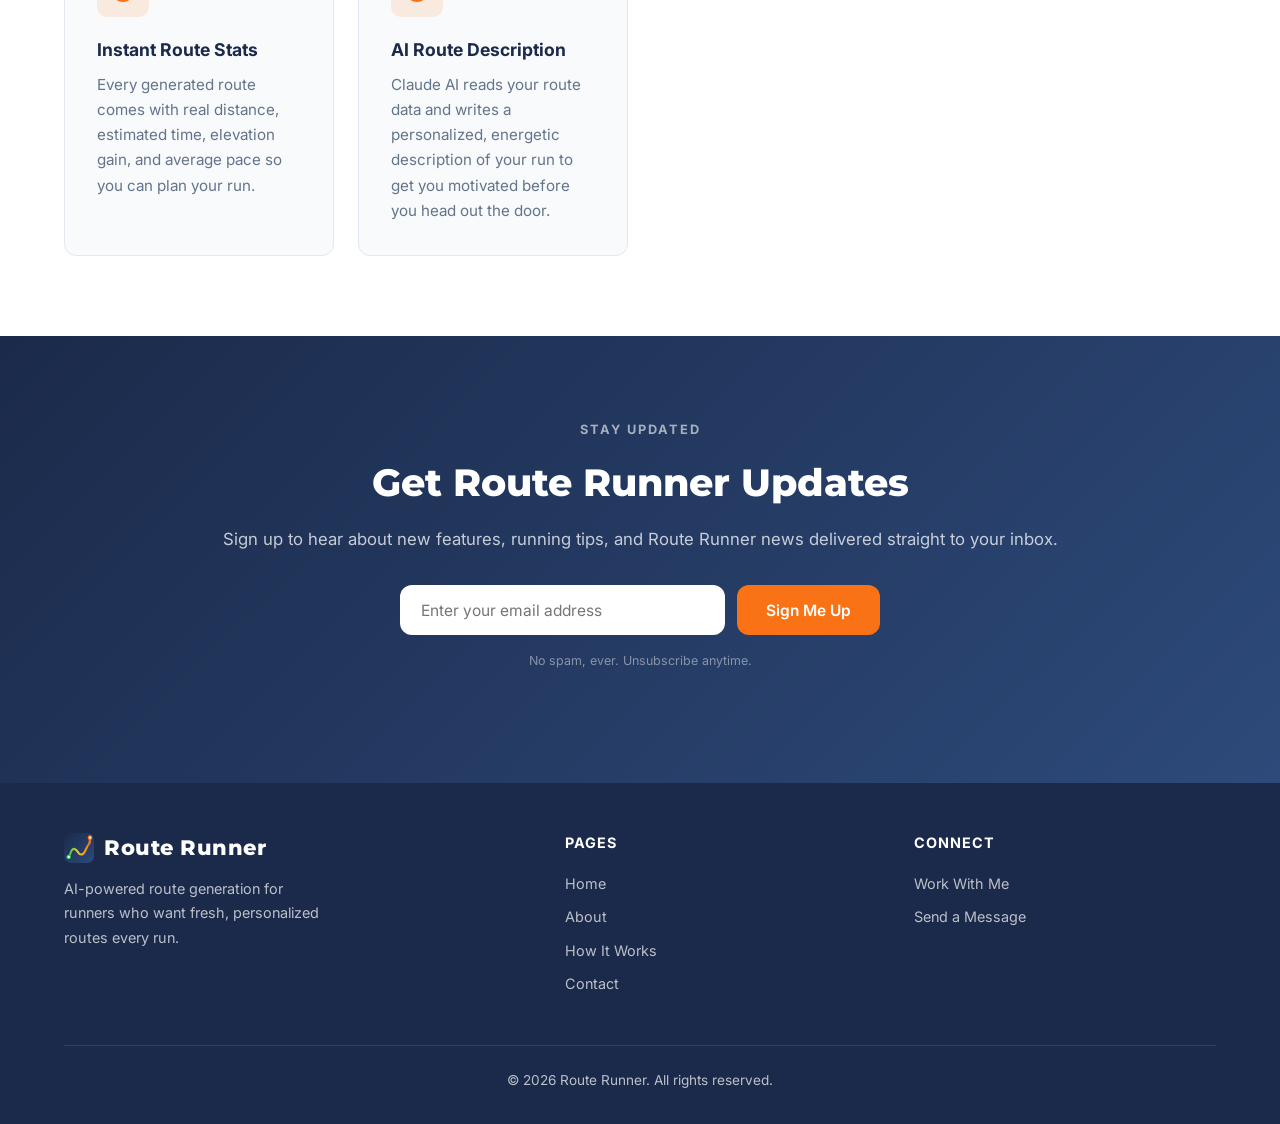
==== commit ddd8ffdc: "Update homepage for route generation app" ====
--- a/index.html
+++ b/index.html
@@ -3,7 +3,7 @@
 <head>
   <meta charset="UTF-8">
   <meta name="viewport" content="width=device-width, initial-scale=1.0">
-  <title>Route Runner — Run Smarter. Run Faster.</title>
+  <title>Route Runner — Your Personal Run Route Generator</title>
   <link rel="stylesheet" href="styles.css">
 </head>
 <body>
@@ -44,14 +44,14 @@
   <section class="hero">
     <div class="hero-content">
       <div class="hero-badge">
-        <svg width="14" height="14" viewBox="0 0 24 24" fill="currentColor"><path d="M13 2L3 14h9l-1 8 10-12h-9l1-8z"/></svg>
-        Personalized Running Coaching
+        <svg width="14" height="14" viewBox="0 0 24 24" fill="currentColor"><path d="M21 10c0 7-9 13-9 13s-9-6-9-13a9 9 0 0 1 18 0z"/></svg>
+        AI-Powered Route Generation
       </div>
-      <h1>Run Smarter.<br><span>Race Faster.</span></h1>
-      <p>Expert one-on-one coaching tailored to your goals — whether you're chasing your first 5K or a marathon PR. Science-backed training that fits your life.</p>
+      <h1>Every Run,<br><span>A New Adventure.</span></h1>
+      <p>Stop running the same routes. Route Runner uses AI to instantly generate personalized running routes based on your location, distance, and terrain preference — anywhere in the world.</p>
       <div class="hero-btns">
-        <a href="how-it-works.html" class="btn btn-primary">See How It Works</a>
-        <a href="contact.html" class="btn btn-outline">Work With Me</a>
+        <a href="route-generator.html" class="btn btn-primary">Generate My Route</a>
+        <a href="how-it-works.html" class="btn btn-outline">How It Works</a>
       </div>
     </div>
 
@@ -63,94 +63,74 @@
     </svg>
   </section>
 
-  <!-- STATS BAR -->
-  <div class="stats-bar">
-    <div class="stat">
-      <h3 data-count="200" data-suffix="+">0+</h3>
-      <p>Athletes Coached</p>
-    </div>
-    <div class="stat">
-      <h3 data-count="95" data-suffix="%">0%</h3>
-      <p>Hit Their Goal Race</p>
-    </div>
-    <div class="stat">
-      <h3 data-count="8" data-suffix="">0</h3>
-      <p>Years Coaching Experience</p>
-    </div>
-    <div class="stat">
-      <h3 data-count="50" data-suffix="+">0+</h3>
-      <p>PR's Set This Year</p>
-    </div>
-  </div>
-
-  <!-- SERVICES / WHAT I OFFER -->
+  <!-- FEATURES -->
   <section class="services fade-in">
-    <div class="section-label">What I Offer</div>
-    <h2 class="section-title">Coaching built around <em>you</em></h2>
-    <p class="section-sub">Every athlete is different. I design plans that match your schedule, fitness level, and race goals — no cookie-cutter programs.</p>
+    <div class="section-label">What Route Runner Does</div>
+    <h2 class="section-title">Routes built around <em>you</em></h2>
+    <p class="section-sub">Whether you're running at home or exploring a new city, Route Runner generates the perfect route in seconds.</p>
 
     <div class="cards-grid">
       <div class="card fade-in">
         <div class="card-icon">
-          <svg width="24" height="24" viewBox="0 0 24 24" fill="none" stroke="currentColor" stroke-width="2" stroke-linecap="round" stroke-linejoin="round"><path d="M3 12h18M3 6h18M3 18h18"/></svg>
+          <svg width="24" height="24" viewBox="0 0 24 24" fill="none" stroke="currentColor" stroke-width="2" stroke-linecap="round" stroke-linejoin="round"><path d="M21 10c0 7-9 13-9 13s-9-6-9-13a9 9 0 0 1 18 0z"/><circle cx="12" cy="10" r="3"/></svg>
         </div>
-        <h3>Custom Training Plans</h3>
-        <p>Weekly plans built around your life — your paces, your schedule, your goals. Adjust as we go based on your feedback and progress.</p>
+        <h3>Start Anywhere</h3>
+        <p>Type any address or tap the GPS button to use your current location. Route Runner works in any city, any neighborhood, anywhere in the world.</p>
       </div>
 
       <div class="card fade-in">
         <div class="card-icon">
-          <svg width="24" height="24" viewBox="0 0 24 24" fill="none" stroke="currentColor" stroke-width="2" stroke-linecap="round" stroke-linejoin="round"><circle cx="12" cy="12" r="10"/><polyline points="12 6 12 12 16 14"/></svg>
+          <svg width="24" height="24" viewBox="0 0 24 24" fill="none" stroke="currentColor" stroke-width="2" stroke-linecap="round" stroke-linejoin="round"><path d="M3 3h7v7H3zM14 3h7v7h-7zM14 14h7v7h-7zM3 14h7v7H3z"/></svg>
         </div>
-        <h3>1-on-1 Coaching Calls</h3>
-        <p>Regular video calls to review your workouts, discuss your training, troubleshoot issues, and keep you motivated through every phase.</p>
+        <h3>Custom Distance</h3>
+        <p>Set your exact target distance from 1 to 20 miles. Route Runner generates a route that matches your goal as closely as possible.</p>
       </div>
 
       <div class="card fade-in">
         <div class="card-icon">
-          <svg width="24" height="24" viewBox="0 0 24 24" fill="none" stroke="currentColor" stroke-width="2" stroke-linecap="round" stroke-linejoin="round"><path d="M22 12h-4l-3 9L9 3l-3 9H2"/></svg>
+          <svg width="24" height="24" viewBox="0 0 24 24" fill="none" stroke="currentColor" stroke-width="2" stroke-linecap="round" stroke-linejoin="round"><path d="M3 17l4-8 4 4 4-6 4 5"/></svg>
         </div>
-        <h3>Performance Analysis</h3>
-        <p>Deep dives into your GPS and heart rate data to identify patterns, optimize your pacing strategy, and eliminate training guesswork.</p>
+        <h3>Terrain Preference</h3>
+        <p>Choose flat roads for an easy run, mixed terrain for variety, or hilly routes for a challenge. Your run, your conditions.</p>
       </div>
 
       <div class="card fade-in">
         <div class="card-icon">
-          <svg width="24" height="24" viewBox="0 0 24 24" fill="none" stroke="currentColor" stroke-width="2" stroke-linecap="round" stroke-linejoin="round"><path d="M17 21v-2a4 4 0 0 0-4-4H5a4 4 0 0 0-4 4v2"/><circle cx="9" cy="7" r="4"/><path d="M23 21v-2a4 4 0 0 0-3-3.87"/><path d="M16 3.13a4 4 0 0 1 0 7.75"/></svg>
+          <svg width="24" height="24" viewBox="0 0 24 24" fill="none" stroke="currentColor" stroke-width="2" stroke-linecap="round" stroke-linejoin="round"><path d="M21 16V8a2 2 0 0 0-1-1.73l-7-4a2 2 0 0 0-2 0l-7 4A2 2 0 0 0 3 8v8a2 2 0 0 0 1 1.73l7 4a2 2 0 0 0 2 0l7-4A2 2 0 0 0 21 16z"/></svg>
         </div>
-        <h3>Community & Accountability</h3>
-        <p>Access to a private community of coached runners — share wins, get support, and stay accountable with athletes who get it.</p>
+        <h3>Loop or Point-to-Point</h3>
+        <p>Generate a loop that brings you back to your start, or set a custom destination for a point-to-point route.</p>
       </div>
 
       <div class="card fade-in">
         <div class="card-icon">
-          <svg width="24" height="24" viewBox="0 0 24 24" fill="none" stroke="currentColor" stroke-width="2" stroke-linecap="round" stroke-linejoin="round"><path d="M12 22s8-4 8-10V5l-8-3-8 3v7c0 6 8 10 8 10z"/></svg>
+          <svg width="24" height="24" viewBox="0 0 24 24" fill="none" stroke="currentColor" stroke-width="2" stroke-linecap="round" stroke-linejoin="round"><circle cx="12" cy="12" r="10"/><path d="M12 8v4l3 3"/></svg>
         </div>
-        <h3>Injury Prevention</h3>
-        <p>Strength routines, mobility work, and smart load management so you can stay consistent and make it to the start line healthy.</p>
+        <h3>Instant Route Stats</h3>
+        <p>Every generated route comes with real distance, estimated time, elevation gain, and average pace so you can plan your run.</p>
       </div>
 
       <div class="card fade-in">
         <div class="card-icon">
-          <svg width="24" height="24" viewBox="0 0 24 24" fill="none" stroke="currentColor" stroke-width="2" stroke-linecap="round" stroke-linejoin="round"><polyline points="23 6 13.5 15.5 8.5 10.5 1 18"/><polyline points="17 6 23 6 23 12"/></svg>
+          <svg width="24" height="24" viewBox="0 0 24 24" fill="none" stroke="currentColor" stroke-width="2" stroke-linecap="round" stroke-linejoin="round"><path d="M12 2a10 10 0 1 0 0 20 10 10 0 0 0 0-20z"/><path d="M12 6v6l4 2"/></svg>
         </div>
-        <h3>Race Strategy</h3>
-        <p>Personalized race-day plans covering pacing, nutrition, warm-up, and mental tactics so you can execute your best performance.</p>
+        <h3>AI Route Description</h3>
+        <p>Claude AI reads your route data and writes a personalized, energetic description of your run to get you motivated before you head out the door.</p>
       </div>
     </div>
   </section>
 
   <!-- EMAIL CAPTURE -->
   <section class="email-section">
-    <div class="section-label" style="color:rgba(255,255,255,0.6)">Free Resource</div>
-    <h2>Get My Free Training Guide</h2>
-    <p>Join 1,000+ runners and receive my 5-day email series on building a smarter training foundation — plus weekly tips delivered to your inbox.</p>
+    <div class="section-label" style="color:rgba(255,255,255,0.6)">Stay Updated</div>
+    <h2>Get Route Runner Updates</h2>
+    <p>Sign up to hear about new features, running tips, and Route Runner news delivered straight to your inbox.</p>
 
     <form class="email-form" id="emailForm">
       <input type="email" placeholder="Enter your email address" required>
-      <button type="submit">Send It My Way</button>
+      <button type="submit">Sign Me Up</button>
     </form>
-    <p class="form-success" id="formSuccess">You're in! Check your inbox for your first email.</p>
+    <p class="form-success" id="formSuccess">You're in! We'll be in touch soon.</p>
     <p style="color:rgba(255,255,255,0.45); font-size:0.78rem; margin-top:1rem;">No spam, ever. Unsubscribe anytime.</p>
   </section>
 
@@ -174,7 +154,7 @@
           </svg>
           Route Runner
         </a>
-        <p>Expert running coaching to help everyday athletes run their best races.</p>
+        <p>AI-powered route generation for runners who want fresh, personalized routes every run.</p>
       </div>
       <div class="footer-col">
         <h4>Pages</h4>
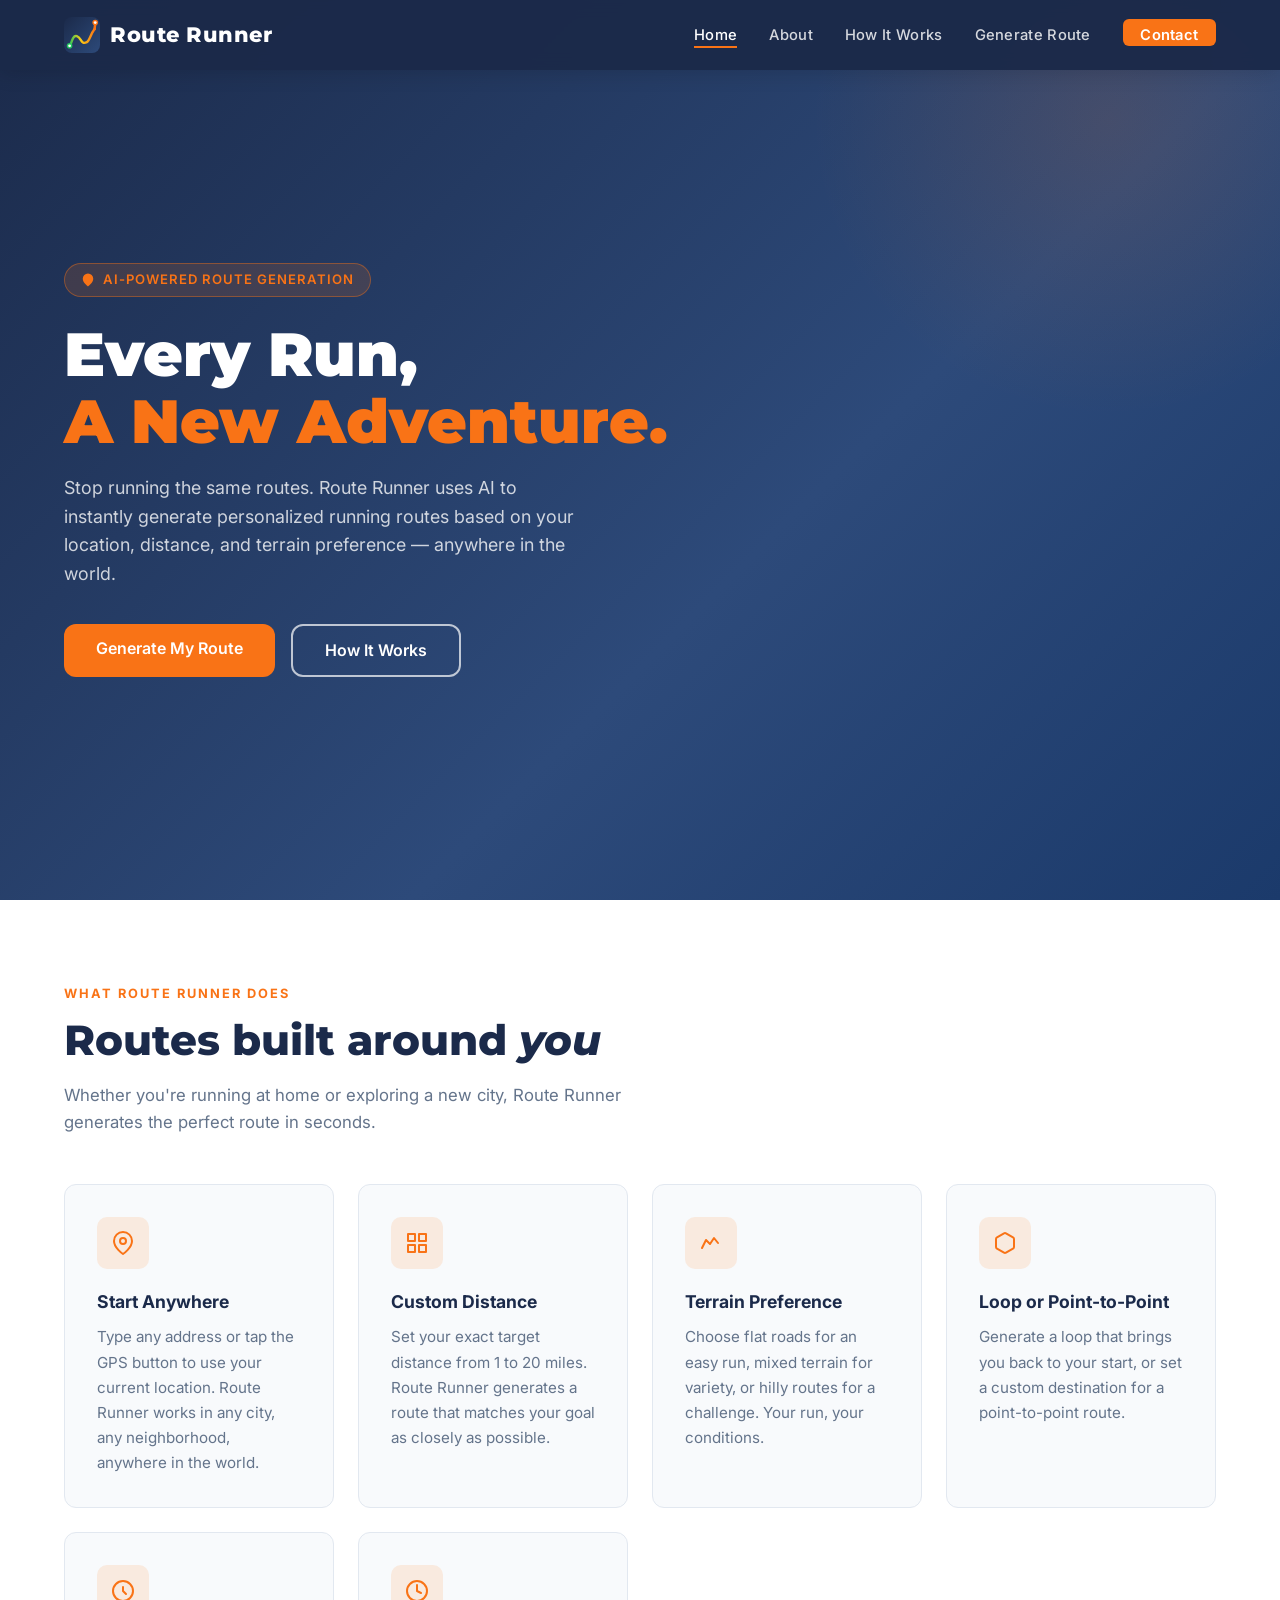
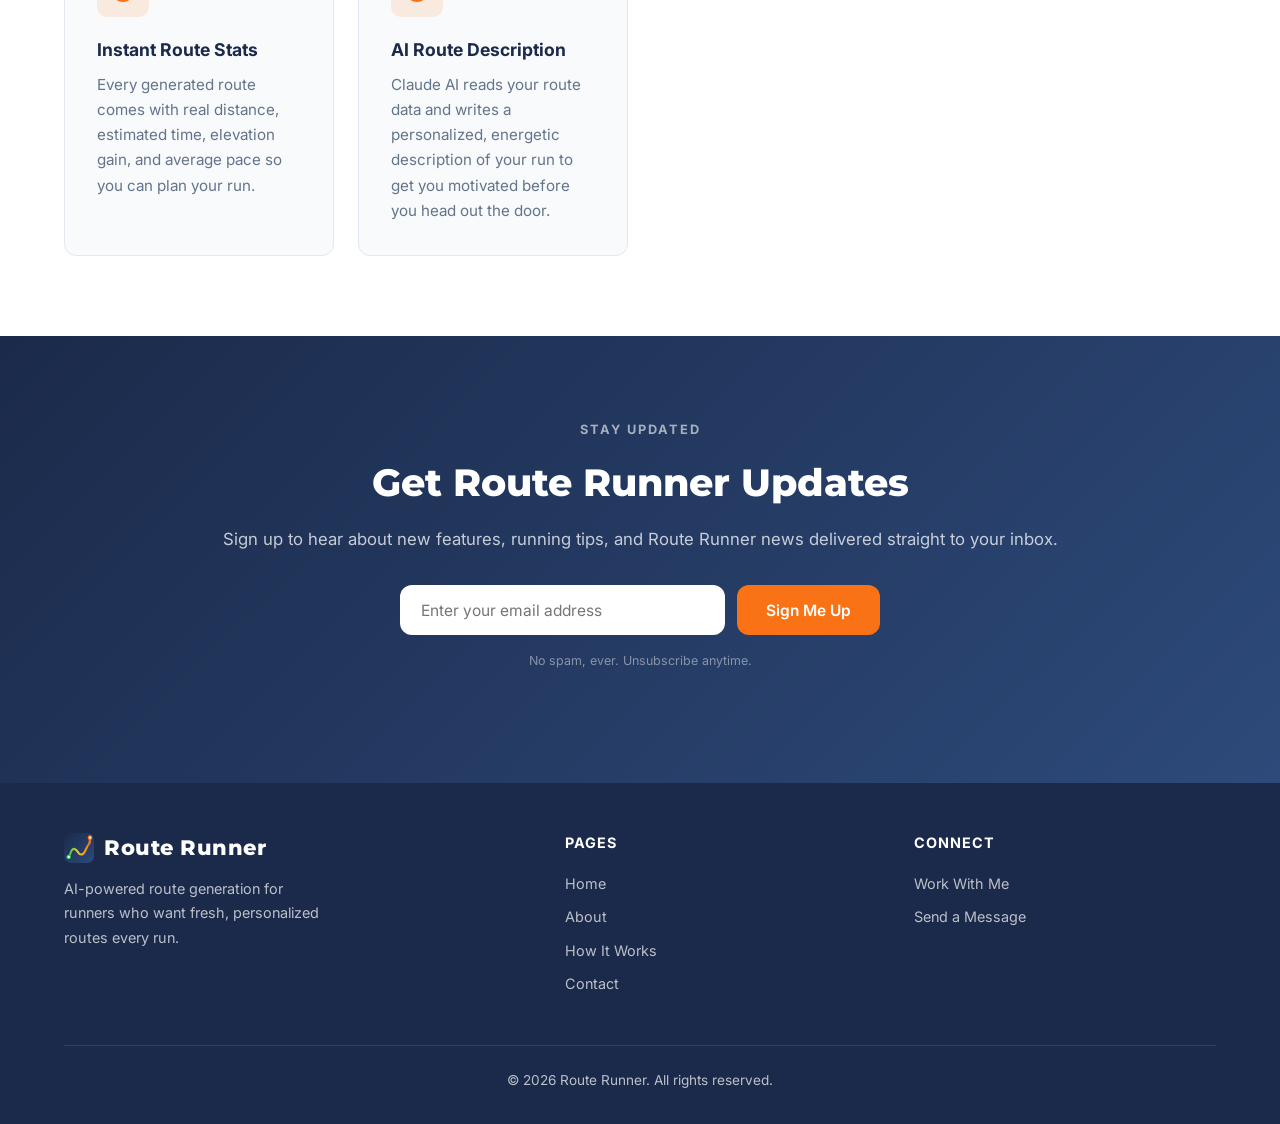
==== commit 69db17d5: "Add footprint animation to homepage hero" ====
--- a/index.html
+++ b/index.html
@@ -55,13 +55,82 @@
       </div>
     </div>
 
-    <!-- Decorative background SVG -->
-    <svg class="hero-graphic" width="500" height="500" viewBox="0 0 500 500" fill="none">
-      <circle cx="250" cy="250" r="240" stroke="white" stroke-width="2"/>
-      <circle cx="250" cy="250" r="180" stroke="white" stroke-width="1.5"/>
-      <circle cx="250" cy="250" r="120" stroke="white" stroke-width="1"/>
-    </svg>
+    <!-- Footprint animation -->
+    <div class="footprints-container" aria-hidden="true">
+      <div class="footprint fp-1 left"></div>
+      <div class="footprint fp-2 right"></div>
+      <div class="footprint fp-3 left"></div>
+      <div class="footprint fp-4 right"></div>
+      <div class="footprint fp-5 left"></div>
+      <div class="footprint fp-6 right"></div>
+      <div class="footprint fp-7 left"></div>
+      <div class="footprint fp-8 right"></div>
+    </div>
   </section>
+
+  <style>
+    .footprints-container {
+      position: absolute;
+      right: 6%;
+      top: 0;
+      bottom: 0;
+      width: 80px;
+      pointer-events: none;
+      overflow: hidden;
+    }
+
+    .footprint {
+      position: absolute;
+      width: 36px;
+      height: 52px;
+      opacity: 0;
+      background-image: url("data:image/svg+xml,%3Csvg xmlns='http://www.w3.org/2000/svg' viewBox='0 0 36 52'%3E%3Cellipse cx='18' cy='34' rx='13' ry='17' fill='white' opacity='0.18'/%3E%3Cellipse cx='10' cy='14' rx='5' ry='7' fill='white' opacity='0.18'/%3E%3Cellipse cx='20' cy='11' rx='4.5' ry='6' fill='white' opacity='0.18'/%3E%3Cellipse cx='29' cy='14' rx='4' ry='5.5' fill='white' opacity='0.18'/%3E%3C/svg%3E");
+      background-repeat: no-repeat;
+      background-size: contain;
+      animation: footstep 3.2s ease-in-out infinite;
+    }
+
+    .footprint.right {
+      transform: scaleX(-1);
+    }
+
+    /* Stagger positions down the right side */
+    .fp-1 { right: 30px; top: 8%;  animation-delay: 0s; }
+    .fp-2 { right: 6px;  top: 18%; animation-delay: 0.4s; }
+    .fp-3 { right: 30px; top: 28%; animation-delay: 0.8s; }
+    .fp-4 { right: 6px;  top: 38%; animation-delay: 1.2s; }
+    .fp-5 { right: 30px; top: 48%; animation-delay: 1.6s; }
+    .fp-6 { right: 6px;  top: 58%; animation-delay: 2.0s; }
+    .fp-7 { right: 30px; top: 68%; animation-delay: 2.4s; }
+    .fp-8 { right: 6px;  top: 78%; animation-delay: 2.8s; }
+
+    @keyframes footstep {
+      0%   { opacity: 0; transform: scale(0.7); }
+      15%  { opacity: 1; transform: scale(1); }
+      70%  { opacity: 1; transform: scale(1); }
+      100% { opacity: 0; transform: scale(1); }
+    }
+
+    .footprint.right {
+      transform: scaleX(-1);
+    }
+
+    /* Keep right footprints mirrored during animation */
+    .footprint.right {
+      animation-name: footstep-right;
+    }
+
+    @keyframes footstep-right {
+      0%   { opacity: 0; transform: scaleX(-1) scale(0.7); }
+      15%  { opacity: 1; transform: scaleX(-1) scale(1); }
+      70%  { opacity: 1; transform: scaleX(-1) scale(1); }
+      100% { opacity: 0; transform: scaleX(-1) scale(1); }
+    }
+
+    @media (max-width: 640px) {
+      .footprints-container { display: none; }
+    }
+  </style>
 
   <!-- FEATURES -->
   <section class="services fade-in">
